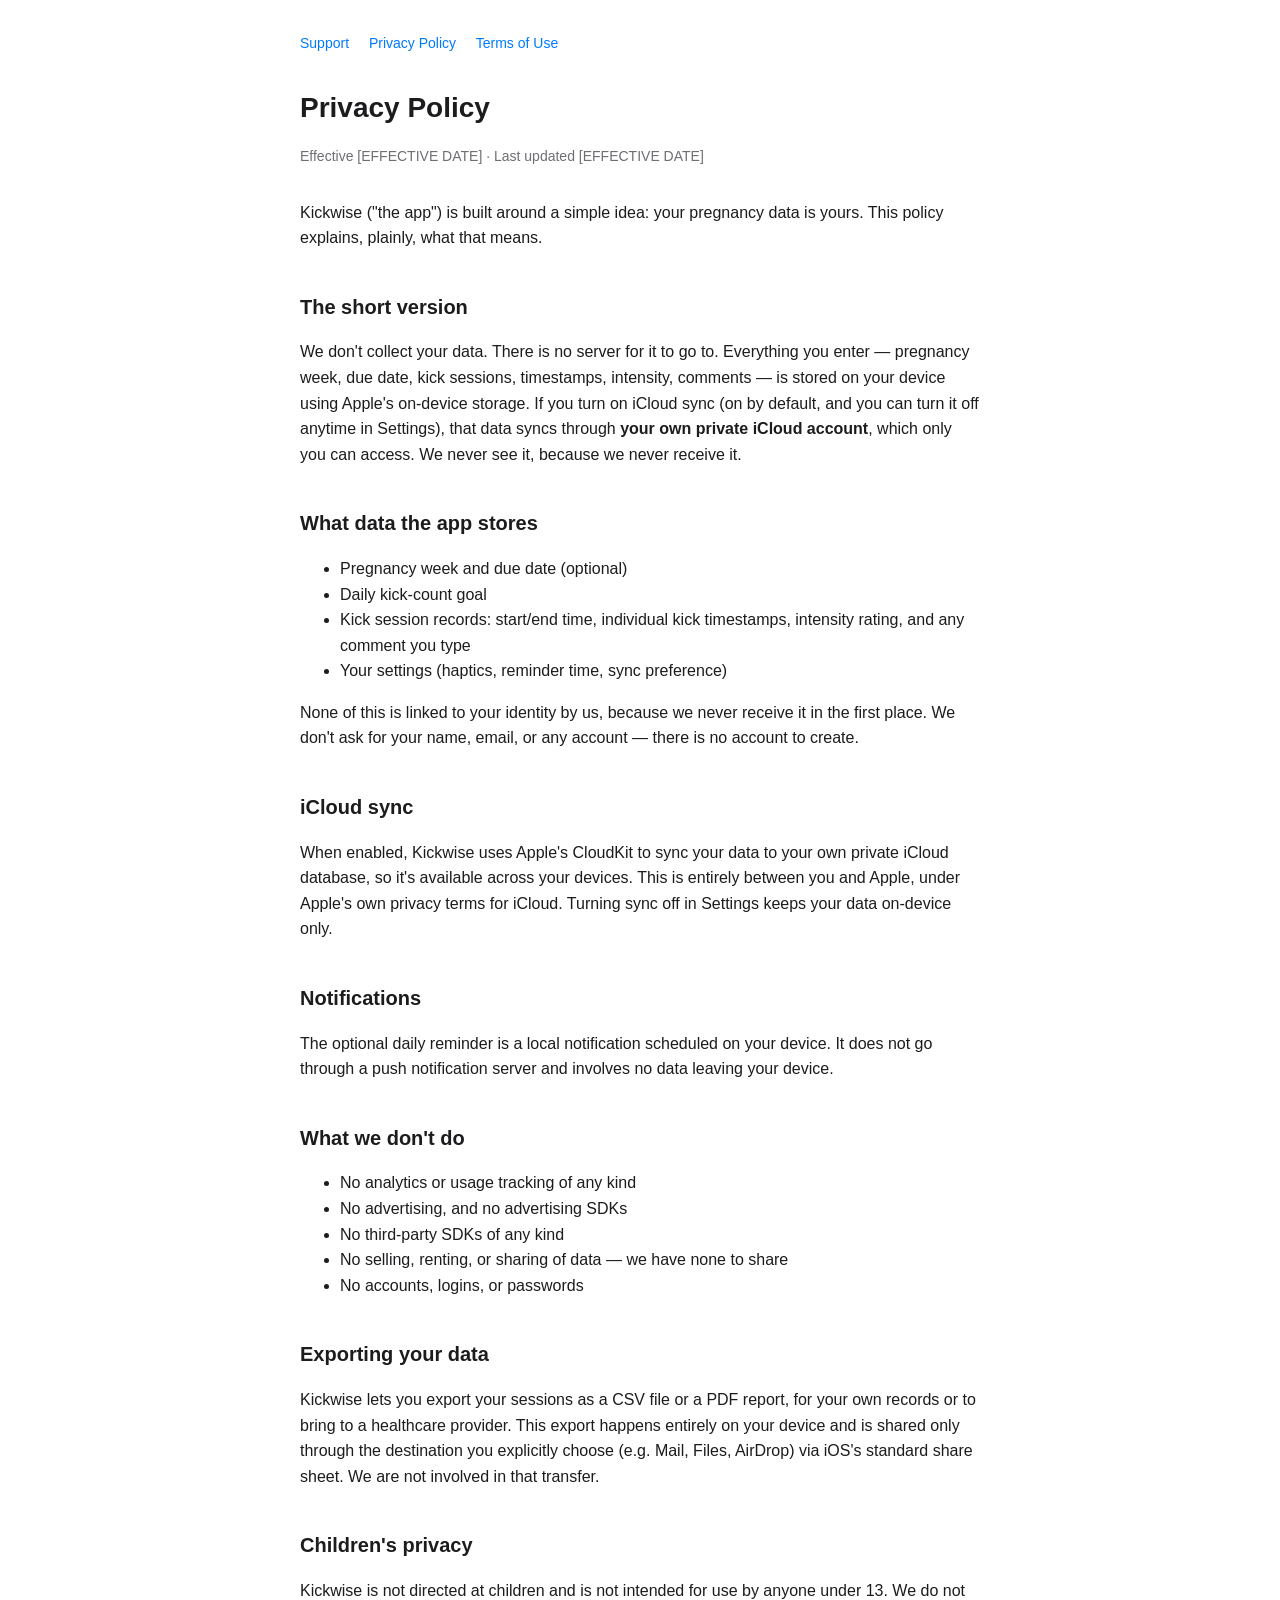
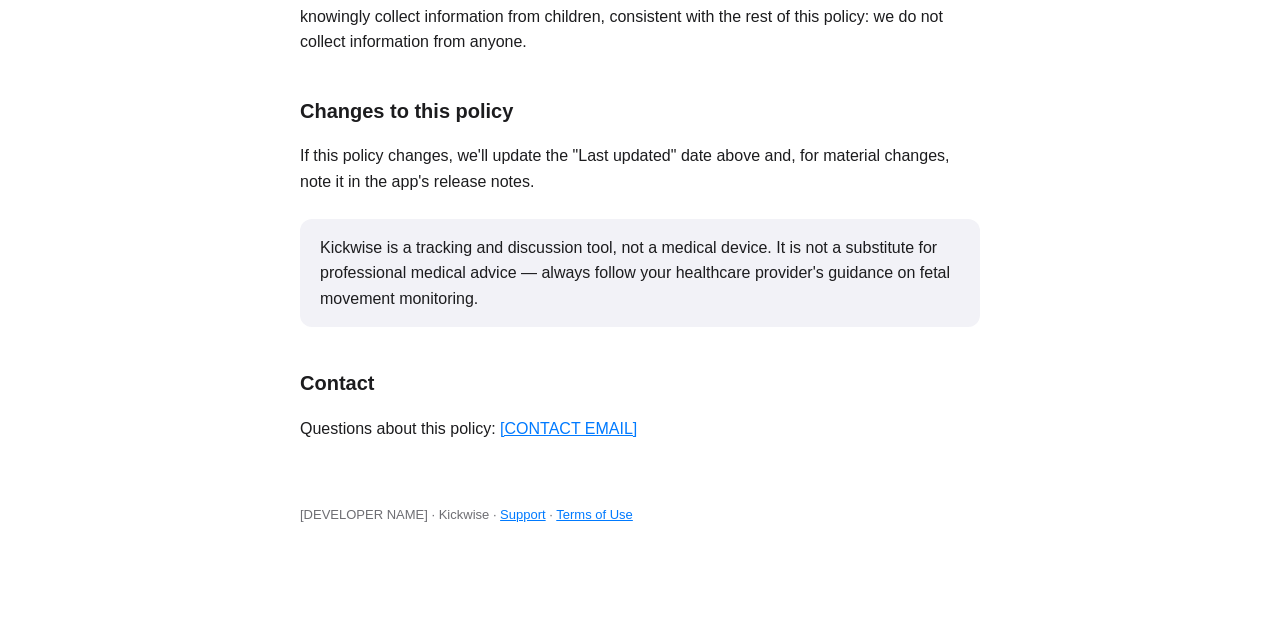
==== privacy-policy.html @ 668fde3b "Initial commit: Kickwise public docs" ====
<!DOCTYPE html>
<html lang="en">
<head>
  <meta charset="UTF-8">
  <meta name="viewport" content="width=device-width, initial-scale=1.0">
  <title>Kickwise — Privacy Policy</title>
  <link rel="stylesheet" href="style.css">
</head>
<body>
  <nav>
    <a href="index.html">Support</a>
    <a href="privacy-policy.html">Privacy Policy</a>
    <a href="terms-of-use.html">Terms of Use</a>
  </nav>

  <h1>Privacy Policy</h1>
  <p class="meta">Effective [EFFECTIVE DATE] · Last updated [EFFECTIVE DATE]</p>

  <p>
    Kickwise ("the app") is built around a simple idea: your pregnancy
    data is yours. This policy explains, plainly, what that means.
  </p>

  <h2>The short version</h2>
  <p>
    We don't collect your data. There is no server for it to go to.
    Everything you enter — pregnancy week, due date, kick sessions,
    timestamps, intensity, comments — is stored on your device using
    Apple's on-device storage. If you turn on iCloud sync (on by
    default, and you can turn it off anytime in Settings), that data
    syncs through <strong>your own private iCloud account</strong>,
    which only you can access. We never see it, because we never
    receive it.
  </p>

  <h2>What data the app stores</h2>
  <ul>
    <li>Pregnancy week and due date (optional)</li>
    <li>Daily kick-count goal</li>
    <li>Kick session records: start/end time, individual kick
      timestamps, intensity rating, and any comment you type</li>
    <li>Your settings (haptics, reminder time, sync preference)</li>
  </ul>
  <p>
    None of this is linked to your identity by us, because we never
    receive it in the first place. We don't ask for your name, email,
    or any account — there is no account to create.
  </p>

  <h2>iCloud sync</h2>
  <p>
    When enabled, Kickwise uses Apple's CloudKit to sync your data to
    your own private iCloud database, so it's available across your
    devices. This is entirely between you and Apple, under Apple's own
    privacy terms for iCloud. Turning sync off in Settings keeps your
    data on-device only.
  </p>

  <h2>Notifications</h2>
  <p>
    The optional daily reminder is a local notification scheduled on
    your device. It does not go through a push notification server and
    involves no data leaving your device.
  </p>

  <h2>What we don't do</h2>
  <ul>
    <li>No analytics or usage tracking of any kind</li>
    <li>No advertising, and no advertising SDKs</li>
    <li>No third-party SDKs of any kind</li>
    <li>No selling, renting, or sharing of data — we have none to
      share</li>
    <li>No accounts, logins, or passwords</li>
  </ul>

  <h2>Exporting your data</h2>
  <p>
    Kickwise lets you export your sessions as a CSV file or a PDF
    report, for your own records or to bring to a healthcare provider.
    This export happens entirely on your device and is shared only
    through the destination you explicitly choose (e.g. Mail, Files,
    AirDrop) via iOS's standard share sheet. We are not involved in
    that transfer.
  </p>

  <h2>Children's privacy</h2>
  <p>
    Kickwise is not directed at children and is not intended for use
    by anyone under 13. We do not knowingly collect information from
    children, consistent with the rest of this policy: we do not
    collect information from anyone.
  </p>

  <h2>Changes to this policy</h2>
  <p>
    If this policy changes, we'll update the "Last updated" date above
    and, for material changes, note it in the app's release notes.
  </p>

  <div class="disclaimer">
    Kickwise is a tracking and discussion tool, not a medical device.
    It is not a substitute for professional medical advice — always
    follow your healthcare provider's guidance on fetal movement
    monitoring.
  </div>

  <h2>Contact</h2>
  <p>
    Questions about this policy: <a href="mailto:[CONTACT EMAIL]">[CONTACT EMAIL]</a>
  </p>

  <footer>
    [DEVELOPER NAME] · Kickwise · <a href="index.html">Support</a> ·
    <a href="terms-of-use.html">Terms of Use</a>
  </footer>
</body>
</html>
---- style.css ----
body {
  font-family: -apple-system, BlinkMacSystemFont, "Segoe UI", Helvetica, Arial, sans-serif;
  max-width: 680px;
  margin: 0 auto;
  padding: 32px 24px 96px;
  line-height: 1.6;
  color: #1c1c1e;
}

h1 {
  font-size: 28px;
  margin-bottom: 4px;
}

h2 {
  font-size: 20px;
  margin-top: 40px;
}

.meta {
  color: #6e6e73;
  font-size: 14px;
  margin-bottom: 32px;
}

.disclaimer {
  background: #f2f2f7;
  border-radius: 12px;
  padding: 16px 20px;
  margin: 24px 0;
}

nav {
  margin-bottom: 32px;
  font-size: 14px;
}

nav a {
  color: #007AFF;
  text-decoration: none;
  margin-right: 16px;
}

nav a:hover {
  text-decoration: underline;
}

footer {
  margin-top: 64px;
  color: #6e6e73;
  font-size: 13px;
}

a {
  color: #007AFF;
}
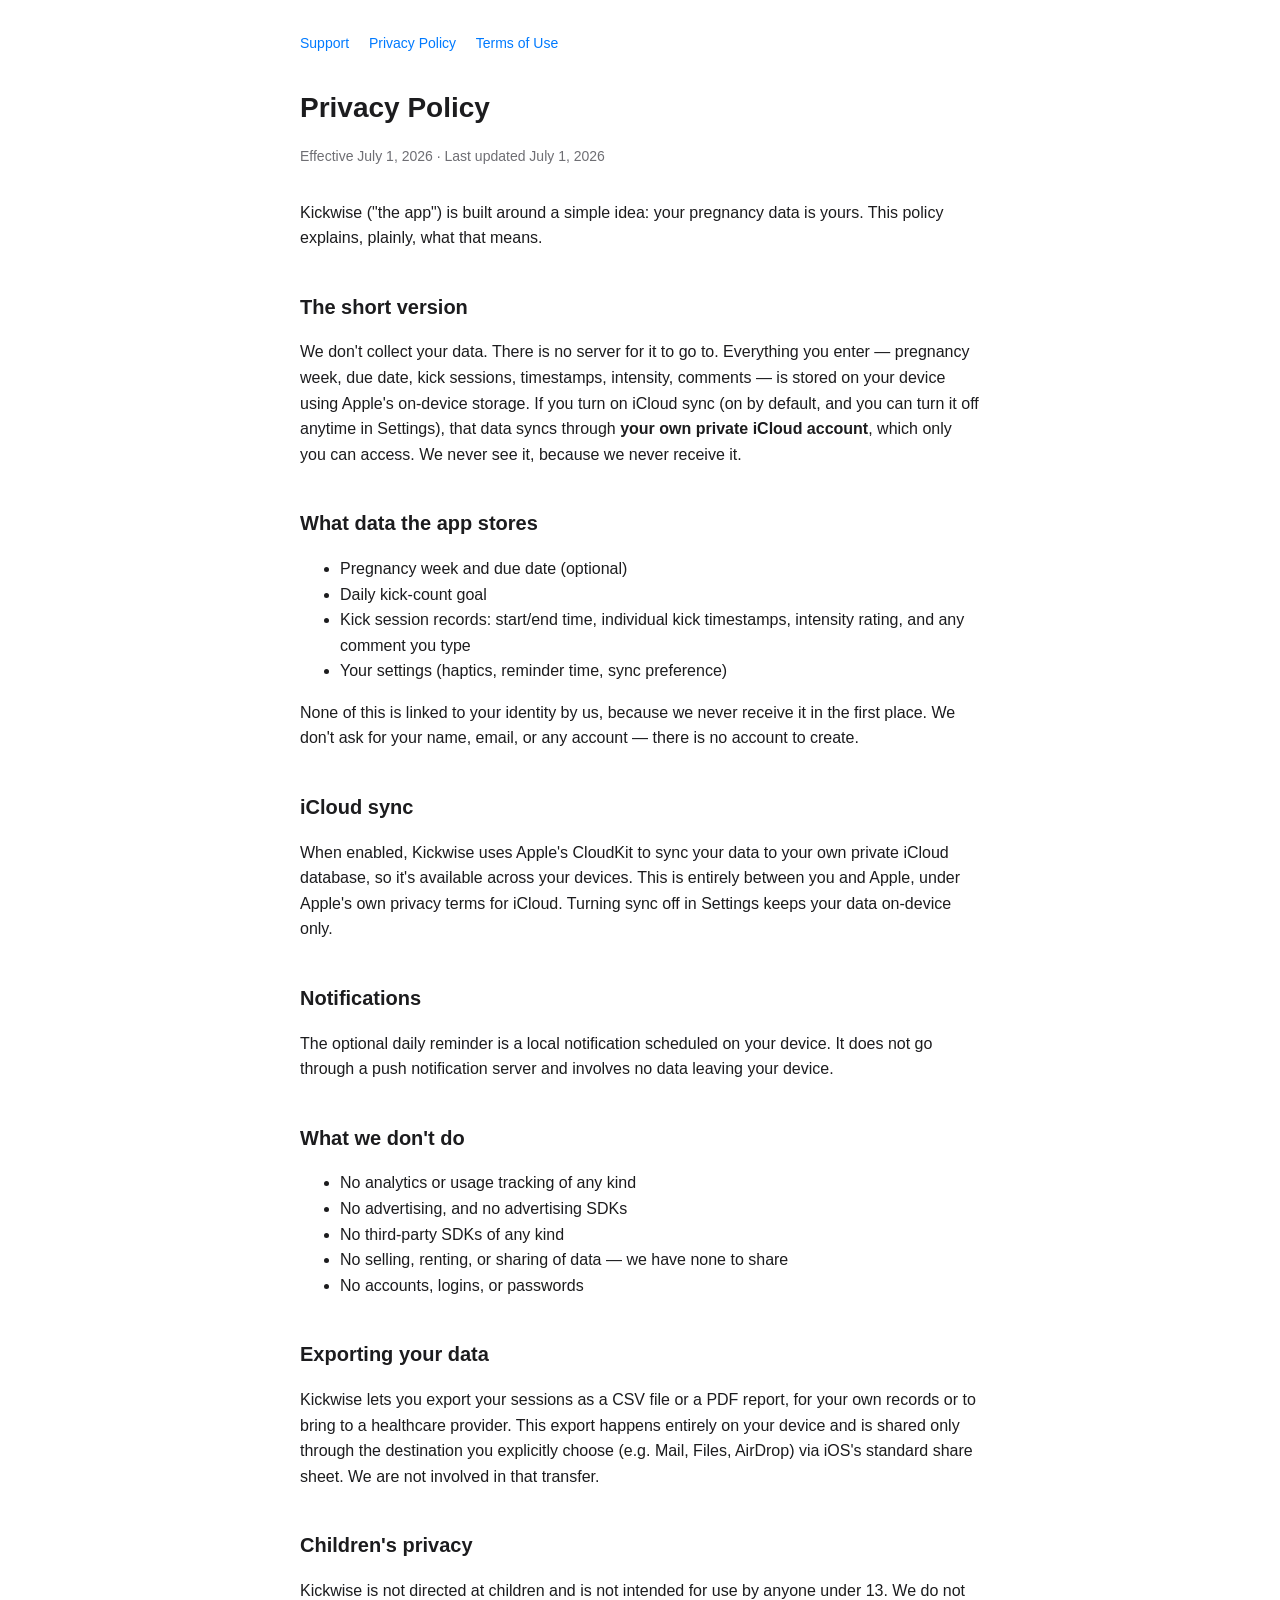
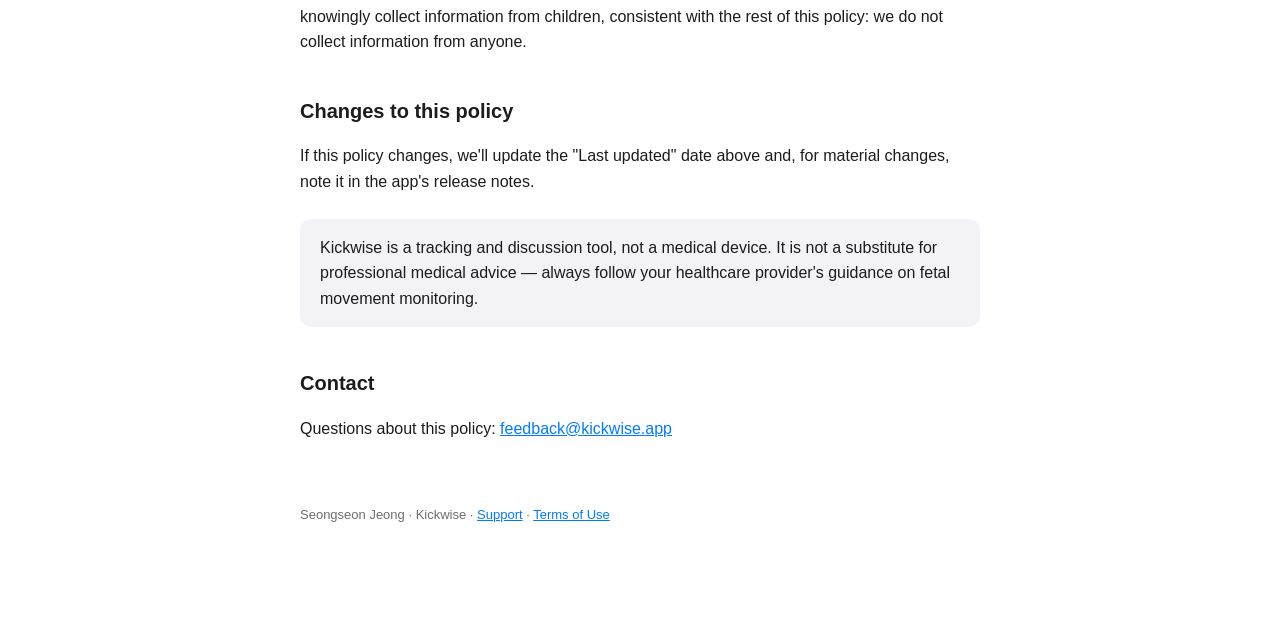
==== commit b4c7e969: "Fill in legal document" ====
--- a/privacy-policy.html
+++ b/privacy-policy.html
@@ -14,7 +14,7 @@
   </nav>
 
   <h1>Privacy Policy</h1>
-  <p class="meta">Effective [EFFECTIVE DATE] · Last updated [EFFECTIVE DATE]</p>
+  <p class="meta">Effective July 1, 2026 · Last updated July 1, 2026</p>
 
   <p>
     Kickwise ("the app") is built around a simple idea: your pregnancy
@@ -106,11 +106,11 @@
 
   <h2>Contact</h2>
   <p>
-    Questions about this policy: <a href="mailto:[CONTACT EMAIL]">[CONTACT EMAIL]</a>
+    Questions about this policy: <a href="mailto:feedback@kickwise.app">feedback@kickwise.app</a>
   </p>
 
   <footer>
-    [DEVELOPER NAME] · Kickwise · <a href="index.html">Support</a> ·
+    Seongseon Jeong · Kickwise · <a href="index.html">Support</a> ·
     <a href="terms-of-use.html">Terms of Use</a>
   </footer>
 </body>
